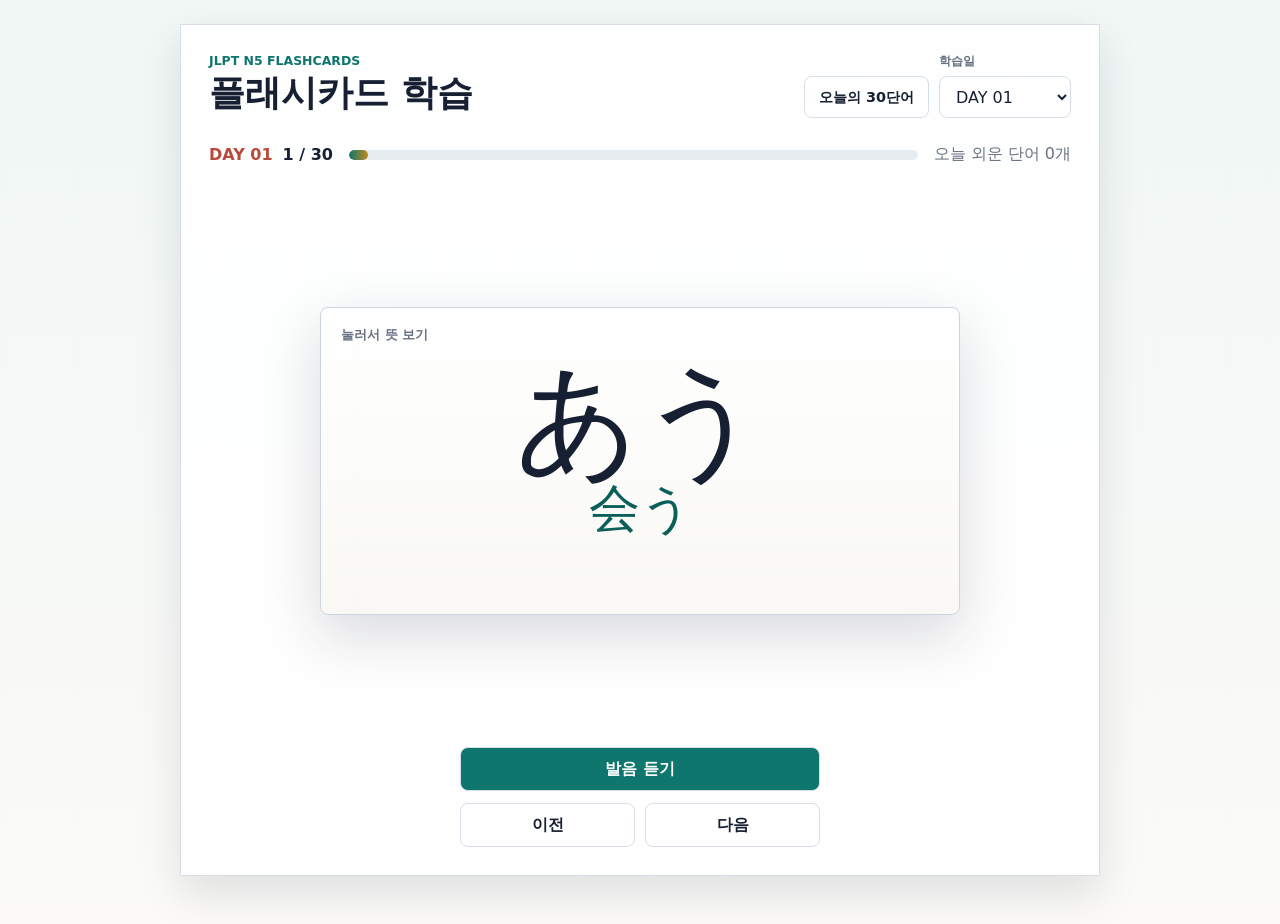
==== flashcards.html @ f4c248db "Initial JLPT N5 flashcards site" ====
<!doctype html>
<html lang="ko">
  <head>
    <meta charset="utf-8">
    <meta name="viewport" content="width=device-width, initial-scale=1">
    <title>JLPT N5 플래시카드 학습</title>
    <link rel="stylesheet" href="styles.css">
  </head>
  <body data-page="flashcards">
    <main class="study-shell">
      <section class="study-panel" aria-label="플래시카드 학습">
        <header class="topbar">
          <div>
            <p class="eyebrow">JLPT N5 Flashcards</p>
            <h1>플래시카드 학습</h1>
          </div>
          <div class="study-nav">
            <a class="back-link" href="index.html">오늘의 30단어</a>
            <div class="day-picker">
              <label for="daySelect">학습일</label>
              <select id="daySelect" aria-label="학습일 선택"></select>
            </div>
          </div>
        </header>

        <div class="progress-strip">
          <div>
            <span id="dayTitle">DAY 01</span>
            <strong id="cardCounter">1 / 30</strong>
          </div>
          <div class="meter" aria-hidden="true">
            <span id="progressBar"></span>
          </div>
          <p id="knownSummary">오늘 외운 단어 0개</p>
        </div>

        <section class="card-stage">
          <button id="flashcard" class="flashcard" type="button" aria-label="카드 뒤집기">
            <span class="card-label" id="cardHint">눌러서 뜻 보기</span>
            <span class="kana" id="kanaText">読み込み</span>
            <span class="kanji" id="kanjiText">데이터를 불러오는 중</span>
            <span class="meaning" id="meaningText">잠시만 기다려 주세요</span>
          </button>
        </section>

        <div class="primary-actions" aria-label="학습 조작">
          <button id="speakBtn" type="button" class="accent">발음 듣기</button>
          <div class="nav-actions">
            <button id="prevBtn" type="button" class="ghost">이전</button>
            <button id="nextBtn" type="button" class="ghost">다음</button>
          </div>
        </div>
      </section>
    </main>

    <script src="app.js?v=3"></script>
  </body>
</html>
---- styles.css ----
:root {
  color-scheme: light;
  --ink: #172033;
  --muted: #687182;
  --line: #d8dee8;
  --paper: #fbfaf7;
  --panel: #ffffff;
  --accent: #0f766e;
  --accent-strong: #0b5f59;
  --tomato: #b94a3a;
  --gold: #c08a21;
  --wash: #eef6f4;
  --shadow: 0 18px 40px rgba(23, 32, 51, 0.12);
  font-family: Inter, ui-sans-serif, system-ui, -apple-system, BlinkMacSystemFont, "Apple SD Gothic Neo", "Noto Sans KR", sans-serif;
}

* {
  box-sizing: border-box;
}

body {
  margin: 0;
  min-height: 100vh;
  background:
    linear-gradient(180deg, rgba(238, 246, 244, 0.88), rgba(251, 250, 247, 0.96)),
    repeating-linear-gradient(90deg, rgba(15, 118, 110, 0.05) 0 1px, transparent 1px 72px);
  color: var(--ink);
}

button,
input,
select {
  font: inherit;
}

button {
  cursor: pointer;
}

.home-shell,
.study-shell {
  display: grid;
  width: min(1180px, calc(100vw - 32px));
  min-height: calc(100vh - 48px);
  margin: 24px auto;
}

.home-shell {
  align-items: start;
}

.study-shell {
  width: min(920px, calc(100vw - 32px));
}

.home-panel,
.study-panel,
.list-panel {
  background: rgba(255, 255, 255, 0.86);
  border: 1px solid var(--line);
  box-shadow: var(--shadow);
}

.home-panel {
  display: grid;
  gap: 18px;
  padding: 28px;
}

.study-panel {
  display: flex;
  flex-direction: column;
  min-height: calc(100vh - 48px);
  padding: 28px;
}

.list-panel {
  display: flex;
  flex-direction: column;
  max-height: calc(100vh - 48px);
  overflow: hidden;
}

.topbar,
.home-header {
  display: flex;
  align-items: start;
  justify-content: space-between;
  gap: 20px;
}

.home-header {
  padding-bottom: 18px;
  border-bottom: 1px solid var(--line);
}

.eyebrow {
  margin: 0 0 6px;
  color: var(--accent);
  font-size: 0.78rem;
  font-weight: 800;
  letter-spacing: 0;
  text-transform: uppercase;
}

h1,
h2,
p {
  margin: 0;
}

h1 {
  font-size: clamp(1.8rem, 2.8vw, 3.1rem);
  line-height: 1.05;
  letter-spacing: 0;
}

h2 {
  font-size: 1rem;
}

.day-picker {
  display: grid;
  gap: 6px;
  min-width: 132px;
}

.home-controls,
.study-nav {
  display: flex;
  align-items: end;
  justify-content: flex-end;
  gap: 10px;
}

.summary-text {
  margin-top: 12px;
  color: var(--muted);
  font-weight: 800;
}

label {
  color: var(--muted);
  font-size: 0.78rem;
  font-weight: 700;
}

select,
input[type="search"] {
  min-height: 42px;
  border: 1px solid var(--line);
  border-radius: 8px;
  background: #fff;
  color: var(--ink);
  padding: 0 12px;
}

.study-link,
.back-link {
  display: inline-flex;
  min-height: 42px;
  align-items: center;
  justify-content: center;
  border-radius: 8px;
  border: 1px solid var(--accent);
  padding: 0 14px;
  background: var(--accent);
  color: #fff;
  font-size: 0.9rem;
  font-weight: 900;
  text-decoration: none;
  white-space: nowrap;
}

.back-link {
  border-color: var(--line);
  background: #fff;
  color: var(--ink);
}

.study-link-bottom {
  width: min(420px, 100%);
  justify-self: center;
  margin-top: 4px;
}

.progress-strip {
  display: grid;
  grid-template-columns: auto minmax(160px, 1fr) auto;
  align-items: center;
  gap: 16px;
  margin: 26px 0;
  color: var(--muted);
}

.progress-strip > div:first-child {
  display: flex;
  align-items: baseline;
  gap: 10px;
  color: var(--ink);
}

#dayTitle {
  color: var(--tomato);
  font-weight: 900;
}

.meter {
  height: 10px;
  overflow: hidden;
  border-radius: 999px;
  background: #e8edf1;
}

.meter span {
  display: block;
  width: 0;
  height: 100%;
  border-radius: inherit;
  background: linear-gradient(90deg, var(--accent), var(--gold));
  transition: width 180ms ease;
}

.card-stage {
  display: grid;
  flex: 1;
  min-height: 320px;
  place-items: center;
  padding: 8px 0 24px;
}

.flashcard {
  display: grid;
  position: relative;
  width: min(640px, 100%);
  min-height: 300px;
  place-items: center;
  padding: 52px 44px 44px;
  border: 1px solid #ccd5dd;
  border-radius: 8px;
  background:
    linear-gradient(180deg, rgba(255, 255, 255, 0.96), rgba(249, 248, 244, 0.96)),
    linear-gradient(90deg, transparent 31px, rgba(185, 74, 58, 0.16) 32px, transparent 33px);
  color: var(--ink);
  box-shadow: 0 20px 56px rgba(23, 32, 51, 0.16);
  text-align: center;
  transition: transform 160ms ease, border-color 160ms ease;
}

.flashcard:hover {
  transform: translateY(-2px);
  border-color: rgba(15, 118, 110, 0.45);
}

.card-label {
  position: absolute;
  top: 18px;
  left: 20px;
  color: var(--muted);
  font-size: 0.82rem;
  font-weight: 800;
}

.kana {
  align-self: end;
  overflow-wrap: anywhere;
  color: var(--ink);
  font-family: "Hiragino Sans", "Yu Gothic", "Noto Sans JP", sans-serif;
  font-size: clamp(4rem, 11vw, 7.6rem);
  font-weight: 500;
  line-height: 1;
  letter-spacing: 0;
}

.meaning {
  opacity: 0;
  transform: translateY(8px);
  transition: opacity 150ms ease, transform 150ms ease;
}

.kanji {
  color: var(--accent-strong);
  overflow-wrap: anywhere;
  font-family: "Hiragino Sans", "Yu Gothic", "Noto Sans JP", sans-serif;
  font-size: clamp(1.8rem, 4vw, 3.2rem);
  font-weight: 500;
  line-height: 1.08;
}

.meaning {
  align-self: start;
  max-width: 92%;
  color: var(--ink);
  font-size: clamp(1.1rem, 2vw, 1.55rem);
  font-weight: 800;
  line-height: 1.35;
}

.flashcard.is-revealed .meaning {
  opacity: 1;
  transform: translateY(0);
}

.primary-actions {
  display: flex;
  flex-direction: column;
  align-items: center;
  justify-content: center;
  gap: 12px;
}

.primary-actions {
  margin-top: auto;
}

.nav-actions {
  display: grid;
  grid-template-columns: repeat(2, minmax(130px, 1fr));
  gap: 10px;
  width: min(360px, 100%);
}

.primary-actions button,
.word-list-header button {
  min-height: 44px;
  border-radius: 8px;
  border: 1px solid var(--line);
  padding: 0 16px;
  font-weight: 800;
}

.primary-actions > button {
  width: min(360px, 100%);
}

.solid {
  background: var(--ink);
  color: #fff;
}

.accent {
  border-color: var(--accent);
  background: var(--accent);
  color: #fff;
}

.ghost {
  background: #fff;
  color: var(--ink);
}

.word-list-header {
  display: flex;
  align-items: center;
  justify-content: space-between;
  gap: 12px;
  padding: 16px 20px;
  border-top: 1px solid var(--line);
  border-bottom: 1px solid var(--line);
  background: #f5f7f8;
}

.word-list-header button {
  min-height: 34px;
  padding: 0 10px;
  border: 1px solid var(--line);
  border-radius: 8px;
  background: #fff;
  color: var(--muted);
  font-size: 0.78rem;
  font-weight: 900;
}

.word-list {
  display: grid;
  gap: 8px;
  margin: 0;
  padding: 0;
  overflow: auto;
}

.word-grid {
  grid-template-columns: repeat(3, minmax(0, 1fr));
  overflow: visible;
}

.word-list li {
  list-style: none;
}

.word-list button {
  display: grid;
  grid-template-columns: 32px minmax(0, 1fr) auto;
  gap: 10px;
  width: 100%;
  min-height: 92px;
  align-items: center;
  border: 1px solid var(--line);
  border-radius: 8px;
  background: rgba(255, 255, 255, 0.74);
  padding: 12px 12px;
  text-align: left;
}

.word-list button:hover,
.word-list button.is-active {
  border-color: rgba(15, 118, 110, 0.28);
  background: var(--wash);
}

.word-list button.is-known {
  color: var(--muted);
}

.word-list button.is-known .list-kana {
  text-decoration: line-through;
}

.list-no {
  color: var(--tomato);
  font-size: 0.82rem;
  font-weight: 900;
}

.list-copy {
  display: grid;
  gap: 3px;
  min-width: 0;
}

.list-kana {
  display: block;
  overflow: hidden;
  text-overflow: ellipsis;
  white-space: nowrap;
  color: var(--ink);
  font-family: "Hiragino Sans", "Yu Gothic", "Noto Sans JP", sans-serif;
  font-size: clamp(1.35rem, 2.2vw, 1.9rem);
  font-weight: 600;
  line-height: 1.12;
}

.list-word,
.list-meaning {
  display: block;
  overflow: hidden;
  text-overflow: ellipsis;
  white-space: nowrap;
  color: var(--muted);
  font-size: 0.78rem;
}

.list-word {
  color: var(--accent-strong);
  font-family: "Hiragino Sans", "Yu Gothic", "Noto Sans JP", sans-serif;
  font-weight: 500;
}

.known-dot {
  width: 10px;
  height: 10px;
  border-radius: 999px;
  background: #c5cdd7;
}

.is-known .known-dot {
  background: var(--accent);
}

@media (max-width: 940px) {
  .home-shell,
  .study-shell {
    width: min(720px, calc(100vw - 24px));
    margin: 12px auto;
  }

  .home-header,
  .topbar,
  .home-controls,
  .study-nav {
    flex-direction: column;
    align-items: stretch;
  }

  .word-grid {
    grid-template-columns: repeat(2, minmax(0, 1fr));
  }

}

@media (max-width: 620px) {
  .home-panel,
  .study-panel {
    padding: 18px;
  }

  .progress-strip {
    grid-template-columns: 1fr;
  }

  .progress-strip {
    display: grid;
    gap: 10px;
    margin: 18px 0;
  }

  .card-stage {
    min-height: 360px;
  }

  .flashcard {
    min-height: 310px;
    padding: 48px 24px 32px;
  }

  .word-grid {
    grid-template-columns: 1fr;
  }
}
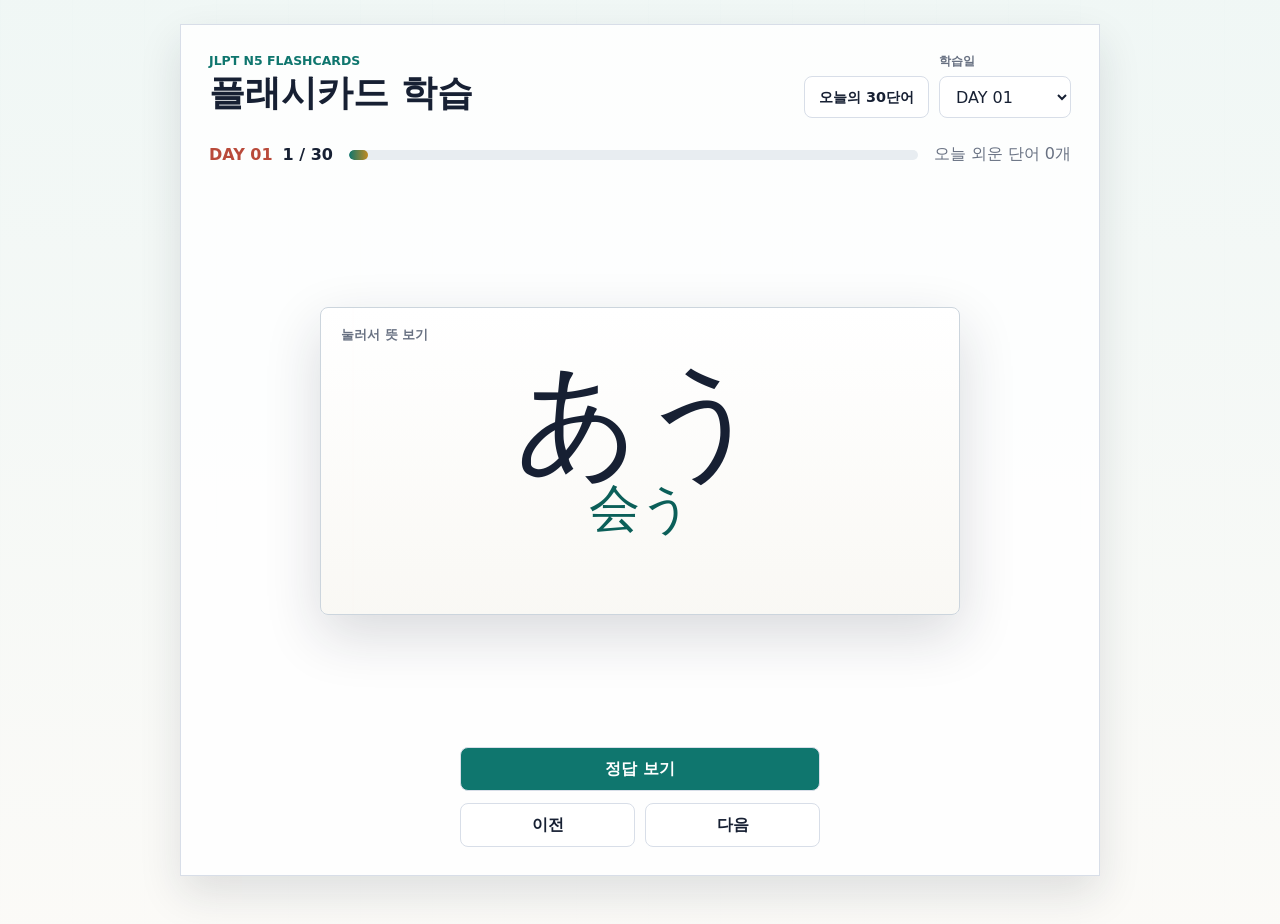
==== commit c4f34633: "Update flashcard answer and audio controls" ====
--- a/flashcards.html
+++ b/flashcards.html
@@ -44,7 +44,7 @@
         </section>
 
         <div class="primary-actions" aria-label="학습 조작">
-          <button id="speakBtn" type="button" class="accent">발음 듣기</button>
+          <button id="revealBtn" type="button" class="accent">정답 보기</button>
           <div class="nav-actions">
             <button id="prevBtn" type="button" class="ghost">이전</button>
             <button id="nextBtn" type="button" class="ghost">다음</button>
@@ -53,6 +53,6 @@
       </section>
     </main>
 
-    <script src="app.js?v=3"></script>
+    <script src="app.js?v=4"></script>
   </body>
 </html>
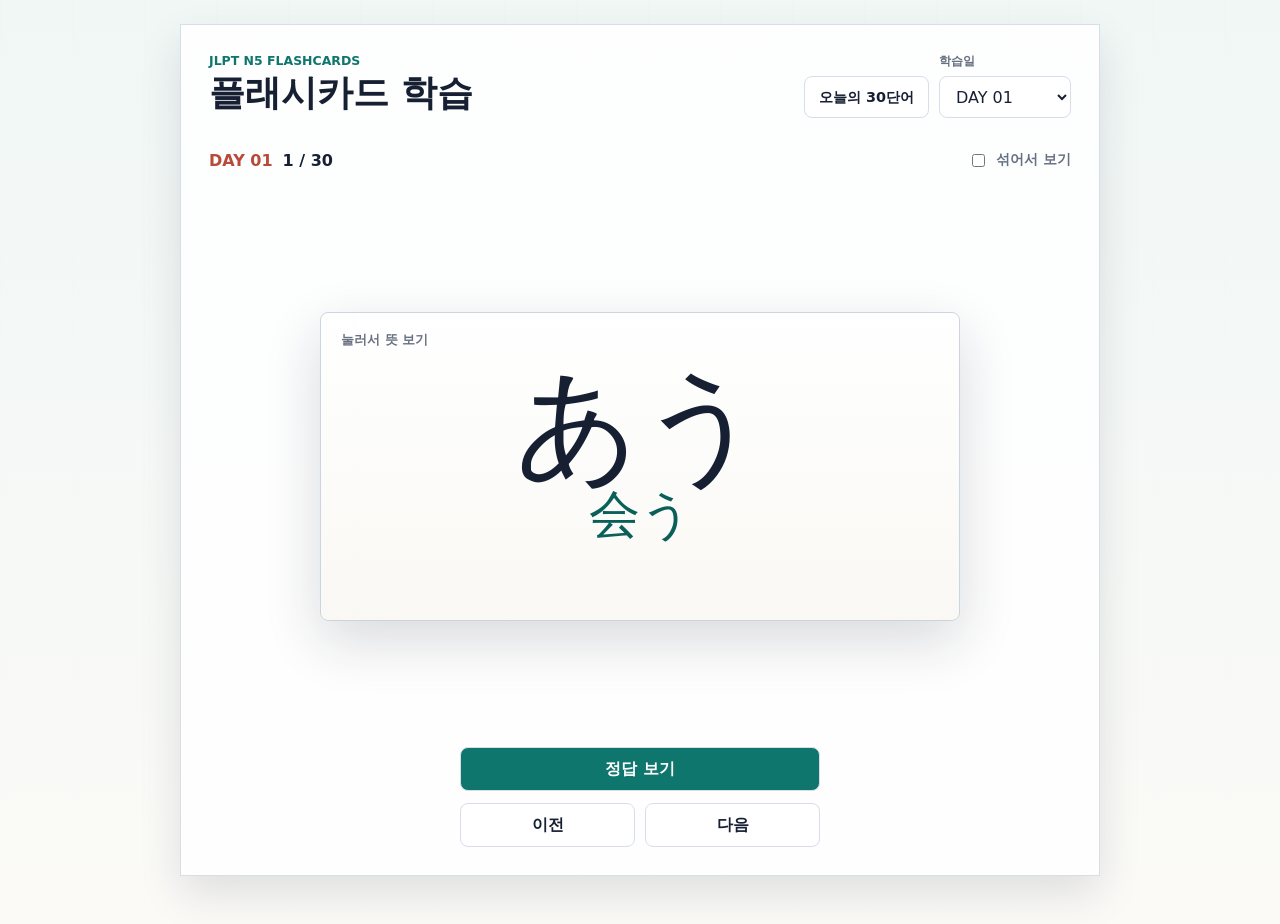
==== commit ccd4f9ab: "Refine list and flashcard progress UI" ====
--- a/flashcards.html
+++ b/flashcards.html
@@ -4,7 +4,7 @@
     <meta charset="utf-8">
     <meta name="viewport" content="width=device-width, initial-scale=1">
     <title>JLPT N5 플래시카드 학습</title>
-    <link rel="stylesheet" href="styles.css">
+    <link rel="stylesheet" href="styles.css?v=5">
   </head>
   <body data-page="flashcards">
     <main class="study-shell">
@@ -28,10 +28,10 @@
             <span id="dayTitle">DAY 01</span>
             <strong id="cardCounter">1 / 30</strong>
           </div>
-          <div class="meter" aria-hidden="true">
-            <span id="progressBar"></span>
-          </div>
-          <p id="knownSummary">오늘 외운 단어 0개</p>
+          <label class="shuffle-control">
+            <input id="shuffleToggle" type="checkbox">
+            <span>섞어서 보기</span>
+          </label>
         </div>
 
         <section class="card-stage">
@@ -53,6 +53,6 @@
       </section>
     </main>
 
-    <script src="app.js?v=4"></script>
+    <script src="app.js?v=5"></script>
   </body>
 </html>
--- a/styles.css
+++ b/styles.css
@@ -133,12 +133,6 @@
   gap: 10px;
 }
 
-.summary-text {
-  margin-top: 12px;
-  color: var(--muted);
-  font-weight: 800;
-}
-
 label {
   color: var(--muted);
   font-size: 0.78rem;
@@ -178,15 +172,9 @@
   color: var(--ink);
 }
 
-.study-link-bottom {
-  width: min(420px, 100%);
-  justify-self: center;
-  margin-top: 4px;
-}
-
 .progress-strip {
   display: grid;
-  grid-template-columns: auto minmax(160px, 1fr) auto;
+  grid-template-columns: 1fr auto;
   align-items: center;
   gap: 16px;
   margin: 26px 0;
@@ -205,20 +193,15 @@
   font-weight: 900;
 }
 
-.meter {
-  height: 10px;
-  overflow: hidden;
-  border-radius: 999px;
-  background: #e8edf1;
-}
-
-.meter span {
-  display: block;
-  width: 0;
-  height: 100%;
-  border-radius: inherit;
-  background: linear-gradient(90deg, var(--accent), var(--gold));
-  transition: width 180ms ease;
+.shuffle-control {
+  display: inline-flex;
+  align-items: center;
+  justify-content: flex-end;
+  gap: 8px;
+  min-height: 32px;
+  color: var(--muted);
+  font-size: 0.86rem;
+  font-weight: 800;
 }
 
 .card-stage {
@@ -390,10 +373,10 @@
 
 .word-list button {
   display: grid;
-  grid-template-columns: 32px minmax(0, 1fr) auto;
-  gap: 10px;
+  grid-template-columns: 30px minmax(86px, 0.9fr) minmax(110px, 1fr) minmax(120px, 1.1fr);
+  gap: 12px;
   width: 100%;
-  min-height: 92px;
+  min-height: 72px;
   align-items: center;
   border: 1px solid var(--line);
   border-radius: 8px;
@@ -403,29 +386,16 @@
 }
 
 .word-list button:hover,
-.word-list button.is-active {
+.word-list button:focus-visible {
   border-color: rgba(15, 118, 110, 0.28);
   background: var(--wash);
 }
 
-.word-list button.is-known {
-  color: var(--muted);
-}
-
-.word-list button.is-known .list-kana {
-  text-decoration: line-through;
-}
-
 .list-no {
-  color: var(--tomato);
-  font-size: 0.82rem;
-  font-weight: 900;
-}
-
-.list-copy {
-  display: grid;
-  gap: 3px;
-  min-width: 0;
+  color: #9aa3af;
+  font-size: 0.72rem;
+  font-weight: 600;
+  text-align: center;
 }
 
 .list-kana {
@@ -435,8 +405,8 @@
   white-space: nowrap;
   color: var(--ink);
   font-family: "Hiragino Sans", "Yu Gothic", "Noto Sans JP", sans-serif;
-  font-size: clamp(1.35rem, 2.2vw, 1.9rem);
-  font-weight: 600;
+  font-size: clamp(1rem, 1.4vw, 1.22rem);
+  font-weight: 500;
   line-height: 1.12;
 }
 
@@ -447,24 +417,14 @@
   text-overflow: ellipsis;
   white-space: nowrap;
   color: var(--muted);
-  font-size: 0.78rem;
+  font-size: 0.86rem;
 }
 
 .list-word {
-  color: var(--accent-strong);
+  color: var(--ink);
   font-family: "Hiragino Sans", "Yu Gothic", "Noto Sans JP", sans-serif;
-  font-weight: 500;
-}
-
-.known-dot {
-  width: 10px;
-  height: 10px;
-  border-radius: 999px;
-  background: #c5cdd7;
-}
-
-.is-known .known-dot {
-  background: var(--accent);
+  font-size: clamp(1.05rem, 1.5vw, 1.35rem);
+  font-weight: 600;
 }
 
 @media (max-width: 940px) {
@@ -495,10 +455,6 @@
   }
 
   .progress-strip {
-    grid-template-columns: 1fr;
-  }
-
-  .progress-strip {
     display: grid;
     gap: 10px;
     margin: 18px 0;
@@ -516,4 +472,28 @@
   .word-grid {
     grid-template-columns: 1fr;
   }
-}
+
+  .word-list button {
+    grid-template-columns: 28px minmax(72px, 0.8fr) minmax(88px, 1fr);
+    grid-template-areas:
+      "no kanji kana"
+      "no meaning meaning";
+    min-height: 76px;
+  }
+
+  .list-no {
+    grid-area: no;
+  }
+
+  .list-word {
+    grid-area: kanji;
+  }
+
+  .list-kana {
+    grid-area: kana;
+  }
+
+  .list-meaning {
+    grid-area: meaning;
+  }
+}
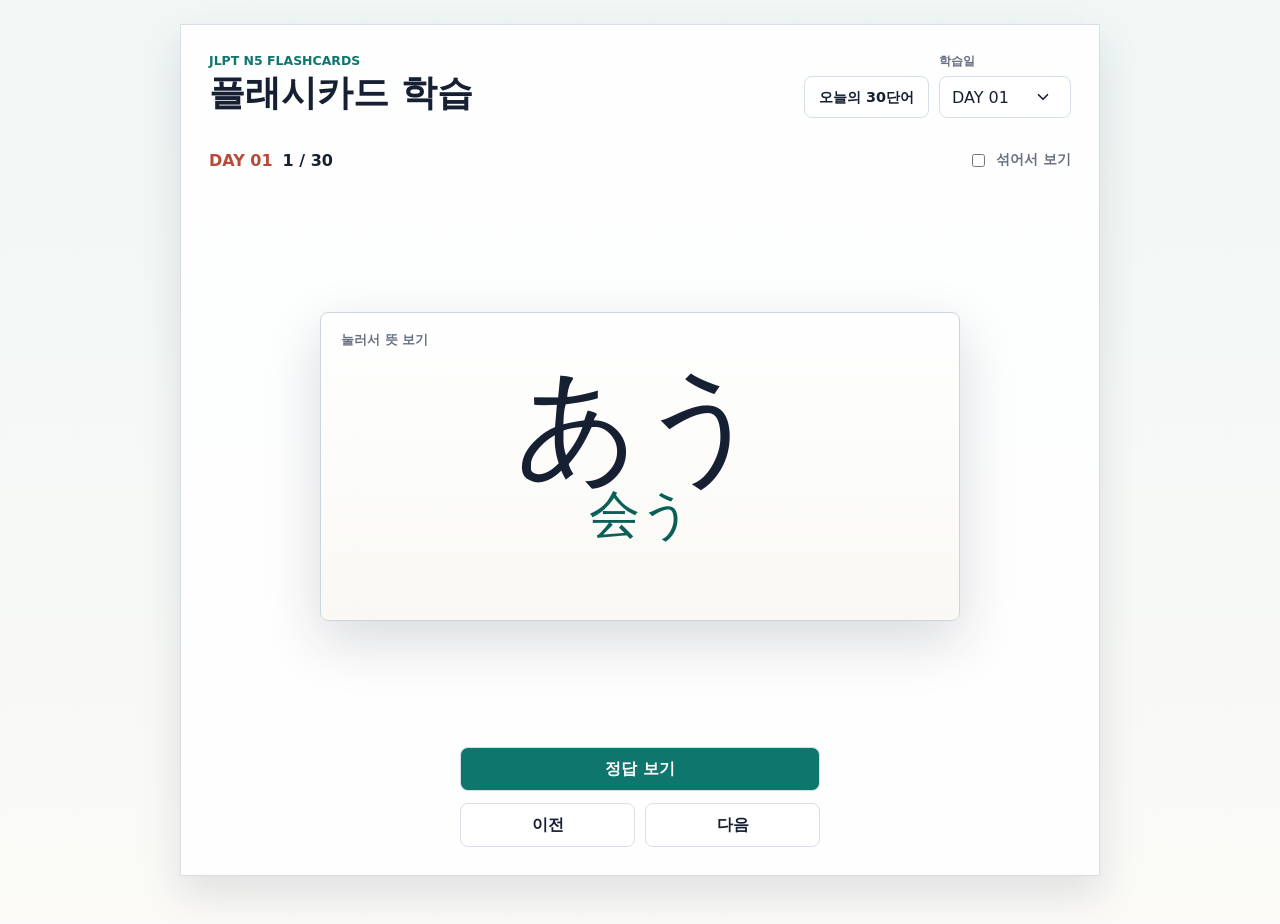
==== commit e0caedef: "Refine word list spacing" ====
--- a/flashcards.html
+++ b/flashcards.html
@@ -4,7 +4,7 @@
     <meta charset="utf-8">
     <meta name="viewport" content="width=device-width, initial-scale=1">
     <title>JLPT N5 플래시카드 학습</title>
-    <link rel="stylesheet" href="styles.css?v=5">
+    <link rel="stylesheet" href="styles.css?v=13">
   </head>
   <body data-page="flashcards">
     <main class="study-shell">
@@ -53,6 +53,6 @@
       </section>
     </main>
 
-    <script src="app.js?v=5"></script>
+    <script src="app.js?v=11"></script>
   </body>
 </html>
--- a/styles.css
+++ b/styles.css
@@ -90,8 +90,7 @@
 }
 
 .home-header {
-  padding-bottom: 18px;
-  border-bottom: 1px solid var(--line);
+  padding-bottom: 0;
 }
 
 .eyebrow {
@@ -147,6 +146,15 @@
   background: #fff;
   color: var(--ink);
   padding: 0 12px;
+}
+
+select {
+  appearance: none;
+  background-image: url("data:image/svg+xml,%3Csvg width='18' height='18' viewBox='0 0 24 24' fill='none' xmlns='http://www.w3.org/2000/svg'%3E%3Cpath d='M6 9L12 15L18 9' stroke='%23172033' stroke-width='2.2' stroke-linecap='round' stroke-linejoin='round'/%3E%3C/svg%3E");
+  background-position: right 18px center;
+  background-repeat: no-repeat;
+  background-size: 18px 18px;
+  padding-right: 50px;
 }
 
 .study-link,
@@ -354,6 +362,25 @@
   font-weight: 900;
 }
 
+.list-controls {
+  display: flex;
+  justify-content: flex-start;
+}
+
+.detail-toggle {
+  display: inline-flex;
+  align-items: center;
+  gap: 4px;
+  min-height: 32px;
+  color: var(--muted);
+  font-size: 0.82rem;
+  font-weight: 700;
+}
+
+.detail-toggle input {
+  margin: 0;
+}
+
 .word-list {
   display: grid;
   gap: 8px;
@@ -373,15 +400,15 @@
 
 .word-list button {
   display: grid;
-  grid-template-columns: 30px minmax(86px, 0.9fr) minmax(110px, 1fr) minmax(120px, 1.1fr);
+  grid-template-columns: 24px minmax(0, 1fr);
   gap: 12px;
   width: 100%;
-  min-height: 72px;
+  min-height: 88px;
   align-items: center;
   border: 1px solid var(--line);
   border-radius: 8px;
   background: rgba(255, 255, 255, 0.74);
-  padding: 12px 12px;
+  padding: 12px 12px 12px 8px;
   text-align: left;
 }
 
@@ -398,6 +425,20 @@
   text-align: center;
 }
 
+.list-entry {
+  display: grid;
+  gap: 2px;
+  min-width: 0;
+}
+
+.list-row {
+  display: grid;
+  grid-template-columns: minmax(92px, 0.9fr) minmax(124px, 1fr);
+  gap: 12px;
+  align-items: baseline;
+  min-width: 0;
+}
+
 .list-kana {
   display: block;
   overflow: hidden;
@@ -405,9 +446,20 @@
   white-space: nowrap;
   color: var(--ink);
   font-family: "Hiragino Sans", "Yu Gothic", "Noto Sans JP", sans-serif;
-  font-size: clamp(1rem, 1.4vw, 1.22rem);
+  font-size: 24px;
   font-weight: 500;
   line-height: 1.12;
+}
+
+.list-romaji {
+  display: block;
+  overflow: hidden;
+  color: var(--muted);
+  font-size: 0.76rem;
+  font-weight: 400;
+  line-height: 1;
+  text-overflow: ellipsis;
+  white-space: nowrap;
 }
 
 .list-word,
@@ -423,8 +475,12 @@
 .list-word {
   color: var(--ink);
   font-family: "Hiragino Sans", "Yu Gothic", "Noto Sans JP", sans-serif;
-  font-size: clamp(1.05rem, 1.5vw, 1.35rem);
+  font-size: 24px;
   font-weight: 600;
+}
+
+.word-list.is-detail-hidden .list-translation {
+  display: none;
 }
 
 @media (max-width: 940px) {
@@ -474,26 +530,11 @@
   }
 
   .word-list button {
-    grid-template-columns: 28px minmax(72px, 0.8fr) minmax(88px, 1fr);
-    grid-template-areas:
-      "no kanji kana"
-      "no meaning meaning";
-    min-height: 76px;
-  }
-
-  .list-no {
-    grid-area: no;
-  }
-
-  .list-word {
-    grid-area: kanji;
-  }
-
-  .list-kana {
-    grid-area: kana;
-  }
-
-  .list-meaning {
-    grid-area: meaning;
-  }
-}
+    grid-template-columns: 22px minmax(0, 1fr);
+    min-height: 88px;
+  }
+
+  .list-row {
+    grid-template-columns: minmax(82px, 0.82fr) minmax(104px, 1fr);
+  }
+}
